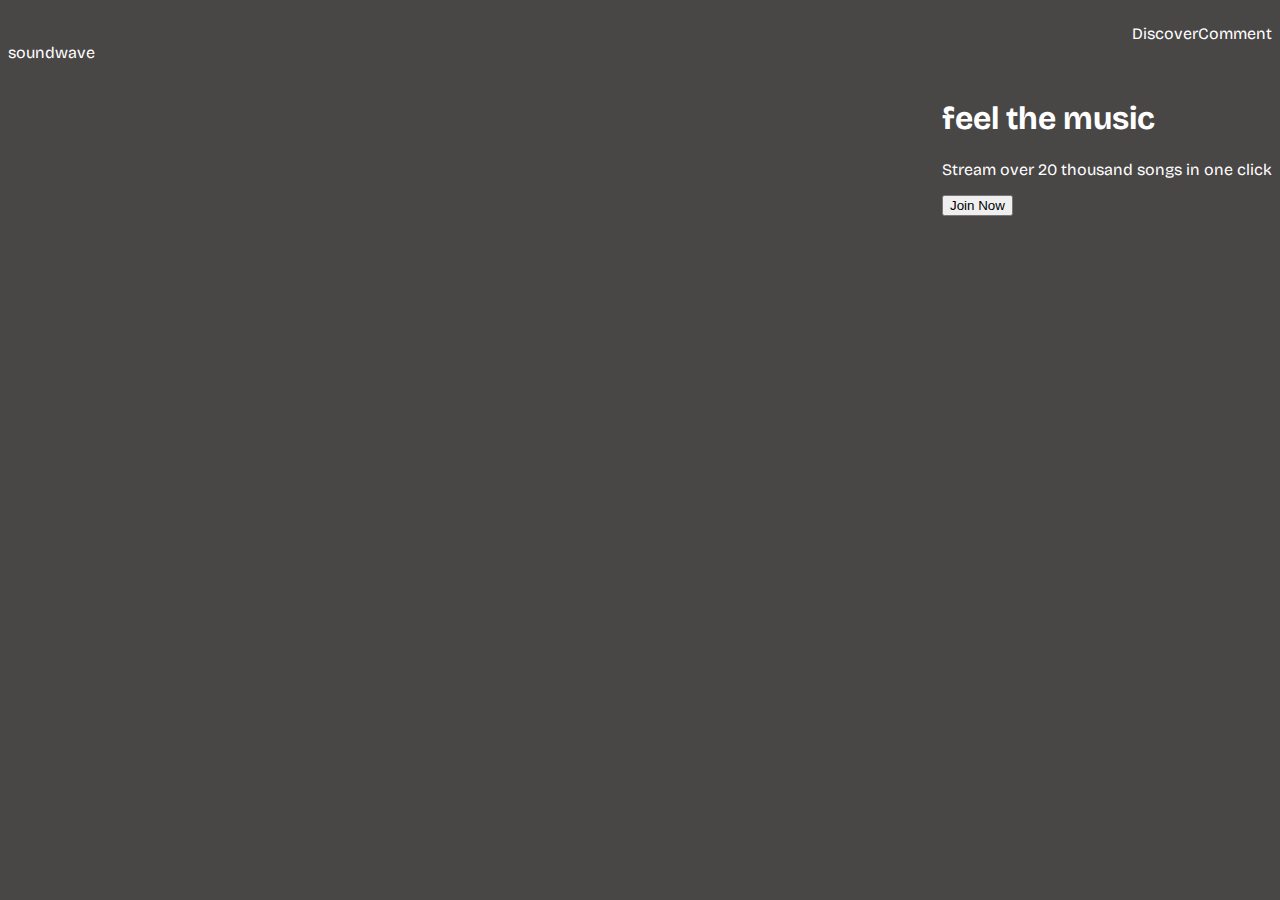
==== index.html @ 0a84645b "First commit" ====
<!DOCTYPE html>
<html lang="en">

<head>
    <meta charset="UTF-8">
    <meta name="viewport" content="width=device-width, initial-scale=1.0">
    <link rel="stylesheet" href="./style.css">
    <title>feelthemusic</title>
</head>


<body>

    <header>
        <section> <img
                src="https://raw.githubusercontent.com/sirius-school/WebDev/b99b0128ac02233dde5c811dd9bc6342264c4f07/HTML_CSS/1-html-css-debutant/assets/feelthemusic/logo-soundwave.svg"
                alt="">
            <P>soundwave</P>
        </section>
        <div>
            <p>Discover</p>
            <p>Comment</p>
        </div>

    </header>

    <main>
        <div>
            <img src="https://github.com/sirius-school/WebDev/blob/main/HTML_CSS/1-html-css-debutant/assets/feelthemusic/landing-page-girl%201.png?raw=true"
                alt="">
        </div>
        <div>
            <h1>feel the music</h1>
            <p>Stream over 20 thousand songs in one click</p>
            <button>Join Now</button>
        </div>
    </main>
</body>

</html>
---- style.css ----
@import url('https://fonts.googleapis.com/css2?family=Bricolage+Grotesque:opsz,wght@10..48,200;10..48,300;10..48,400;10..48,500;10..48,600;10..48,700;10..48,800&family=Kanit:ital,wght@0,100;0,200;0,300;0,400;0,500;0,600;0,700;0,800;0,900;1,100;1,200;1,300;1,400;1,500;1,600;1,700;1,800;1,900');

body {
    font-family: 'Bricolage Grotesque', sans-serif;
    color: white;
    background-color: rgb(73, 70, 70);
}

header {
    display: flex;
    justify-content: space-between;

}

header div {
    display: flex;
    justify-content: right;
}

main {
    display: flex;
    justify-content: space-between;
    align-content: center;
}
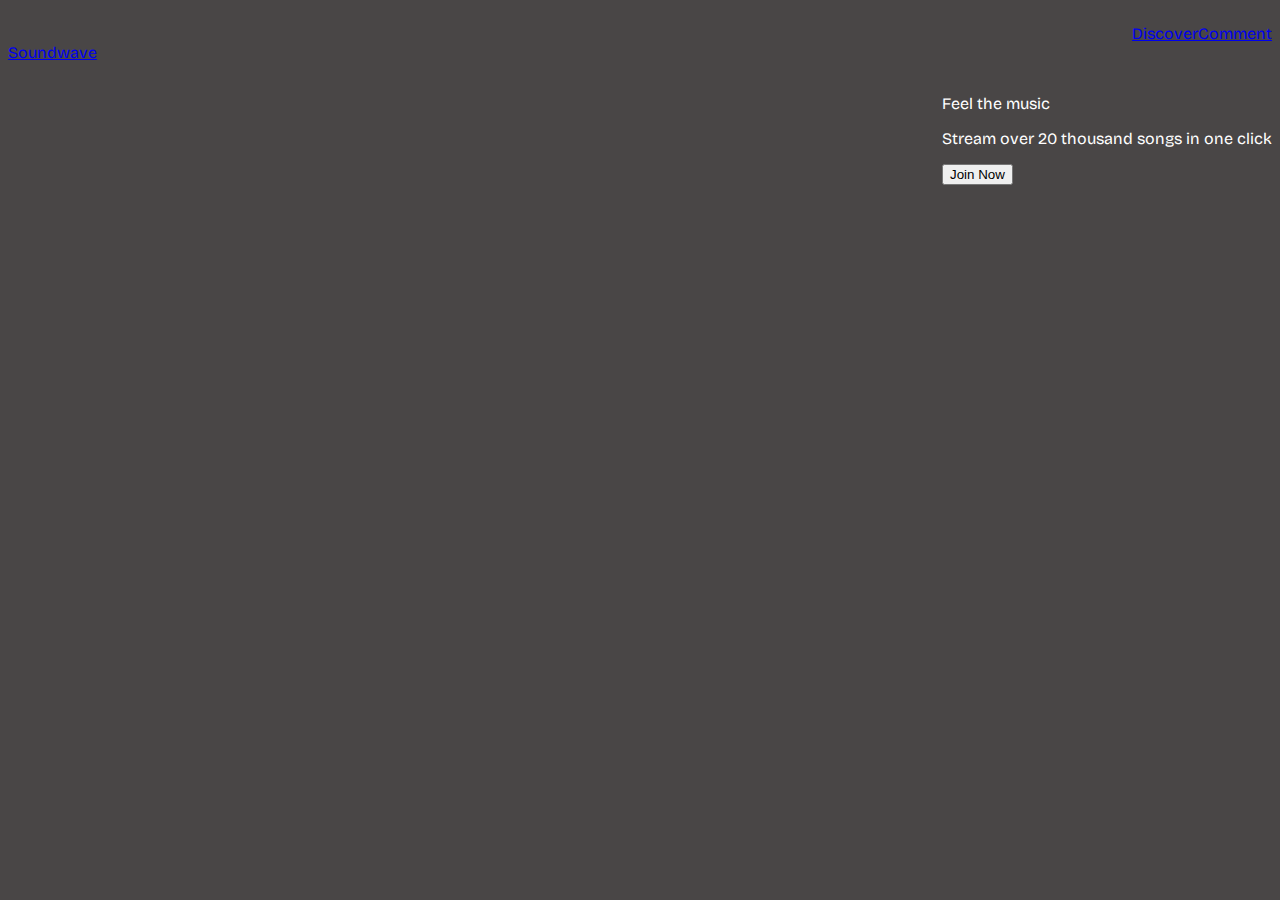
==== commit 31466593: "change content" ====
--- a/index.html
+++ b/index.html
@@ -15,11 +15,11 @@
         <section> <img
                 src="https://raw.githubusercontent.com/sirius-school/WebDev/b99b0128ac02233dde5c811dd9bc6342264c4f07/HTML_CSS/1-html-css-debutant/assets/feelthemusic/logo-soundwave.svg"
                 alt="">
-            <P>soundwave</P>
+            <P><a href="./index.html">Soundwave</a></P>
         </section>
         <div>
-            <p>Discover</p>
-            <p>Comment</p>
+            <p><a href="./discover.html">Discover</a></p>
+            <p><a href="./comment.html">Comment</a></p>
         </div>
 
     </header>
@@ -29,11 +29,11 @@
             <img src="https://github.com/sirius-school/WebDev/blob/main/HTML_CSS/1-html-css-debutant/assets/feelthemusic/landing-page-girl%201.png?raw=true"
                 alt="">
         </div>
-        <div>
-            <h1>feel the music</h1>
+        <section>
+            <p>Feel the music</p>
             <p>Stream over 20 thousand songs in one click</p>
             <button>Join Now</button>
-        </div>
+        </section>
     </main>
 </body>
 
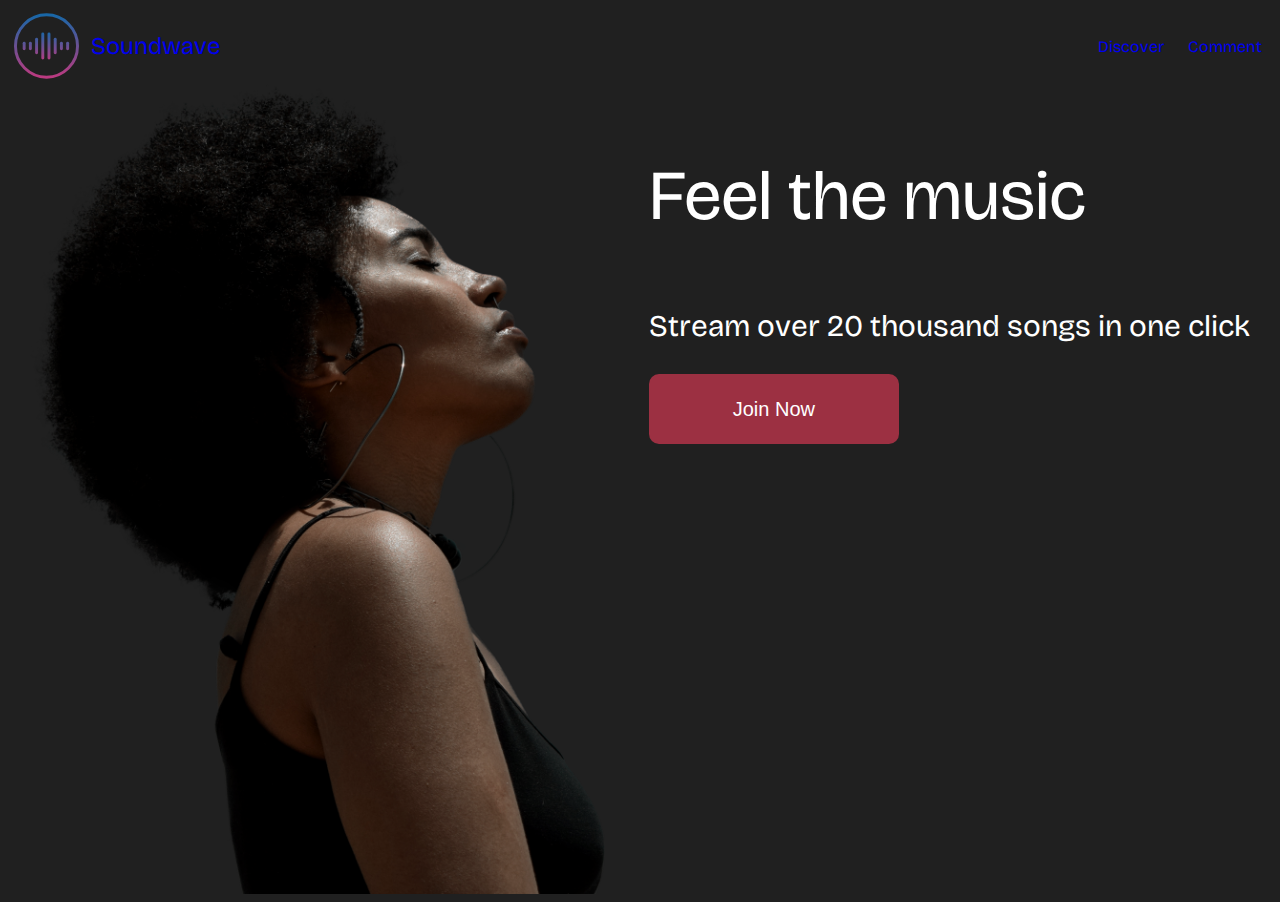
==== commit 884a6ef9: "change content" ====
--- a/index.html
+++ b/index.html
@@ -12,22 +12,21 @@
 <body>
 
     <header>
-        <section> <img
-                src="https://raw.githubusercontent.com/sirius-school/WebDev/b99b0128ac02233dde5c811dd9bc6342264c4f07/HTML_CSS/1-html-css-debutant/assets/feelthemusic/logo-soundwave.svg"
-                alt="">
+        <section> <img src="./Ressources/logo-soundwave.svg" alt="">
             <P><a href="./index.html">Soundwave</a></P>
         </section>
         <div>
-            <p><a href="./discover.html">Discover</a></p>
-            <p><a href="./comment.html">Comment</a></p>
+            <ul>
+                <li><a href="./discover.html">Discover</a></li>
+                <li><a href="./comment.html">Comment</a></li>
+            </ul>
         </div>
 
     </header>
 
     <main>
         <div>
-            <img src="https://github.com/sirius-school/WebDev/blob/main/HTML_CSS/1-html-css-debutant/assets/feelthemusic/landing-page-girl%201.png?raw=true"
-                alt="">
+            <img src="./Ressources/landing-page-girl 1.png" alt="">
         </div>
         <section>
             <p>Feel the music</p>
--- a/style.css
+++ b/style.css
@@ -1,24 +1,90 @@
-@import url('https://fonts.googleapis.com/css2?family=Bricolage+Grotesque:opsz,wght@10..48,200;10..48,300;10..48,400;10..48,500;10..48,600;10..48,700;10..48,800&family=Kanit:ital,wght@0,100;0,200;0,300;0,400;0,500;0,600;0,700;0,800;0,900;1,100;1,200;1,300;1,400;1,500;1,600;1,700;1,800;1,900');
+@import url('https://fonts.googleapis.com/css2?family=Bricolage+Grotesque:opsz,wght@10..48,200;10..48,300;10..48,400;10..48,500;10..48,600;10..48,700;10..48,800');
 
 body {
     font-family: 'Bricolage Grotesque', sans-serif;
     color: white;
-    background-color: rgb(73, 70, 70);
+    background-color: rgb(32, 32, 32);
+
 }
 
 header {
     display: flex;
     justify-content: space-between;
+    /* margin: 1% 3%;
+    margin-bottom: 3%; */
+    /* width: 90%; */
 
+}
+
+header section {
+    display: flex;
+    justify-content: space-around;
+    align-self: center;
 }
 
 header div {
     display: flex;
-    justify-content: right;
+    justify-content: space-around;
+    align-self: center;
+}
+
+header img {
+    width: 30%;
+}
+
+header section p {
+    font-size: 150%;
+
+}
+
+header li {
+    margin: 10px;
+    list-style: none;
+    text-decoration: none;
+    display: inline-block;
+}
+
+a {
+    text-decoration: none;
+}
+
+a:visited {
+    color: white;
 }
 
 main {
     display: flex;
-    justify-content: space-between;
+    justify-content: space-around;
     align-content: center;
+    height: 90vh;
+}
+
+main div {
+    display: flex;
+    height: 90vh;
+}
+
+main section {
+    /* display: flex;
+    flex-direction: column;
+    justify-content: center; */
+    height: 90vh;
+}
+
+main section :first-child {
+    font-size: 70px;
+}
+
+main p {
+    font-size: 30px;
+}
+
+button {
+    background-color: rgb(156, 48, 66);
+    color: white;
+    width: 250px;
+    height: 70px;
+    border-radius: 10px;
+    font-size: 20px;
+    border-style: none;
 }